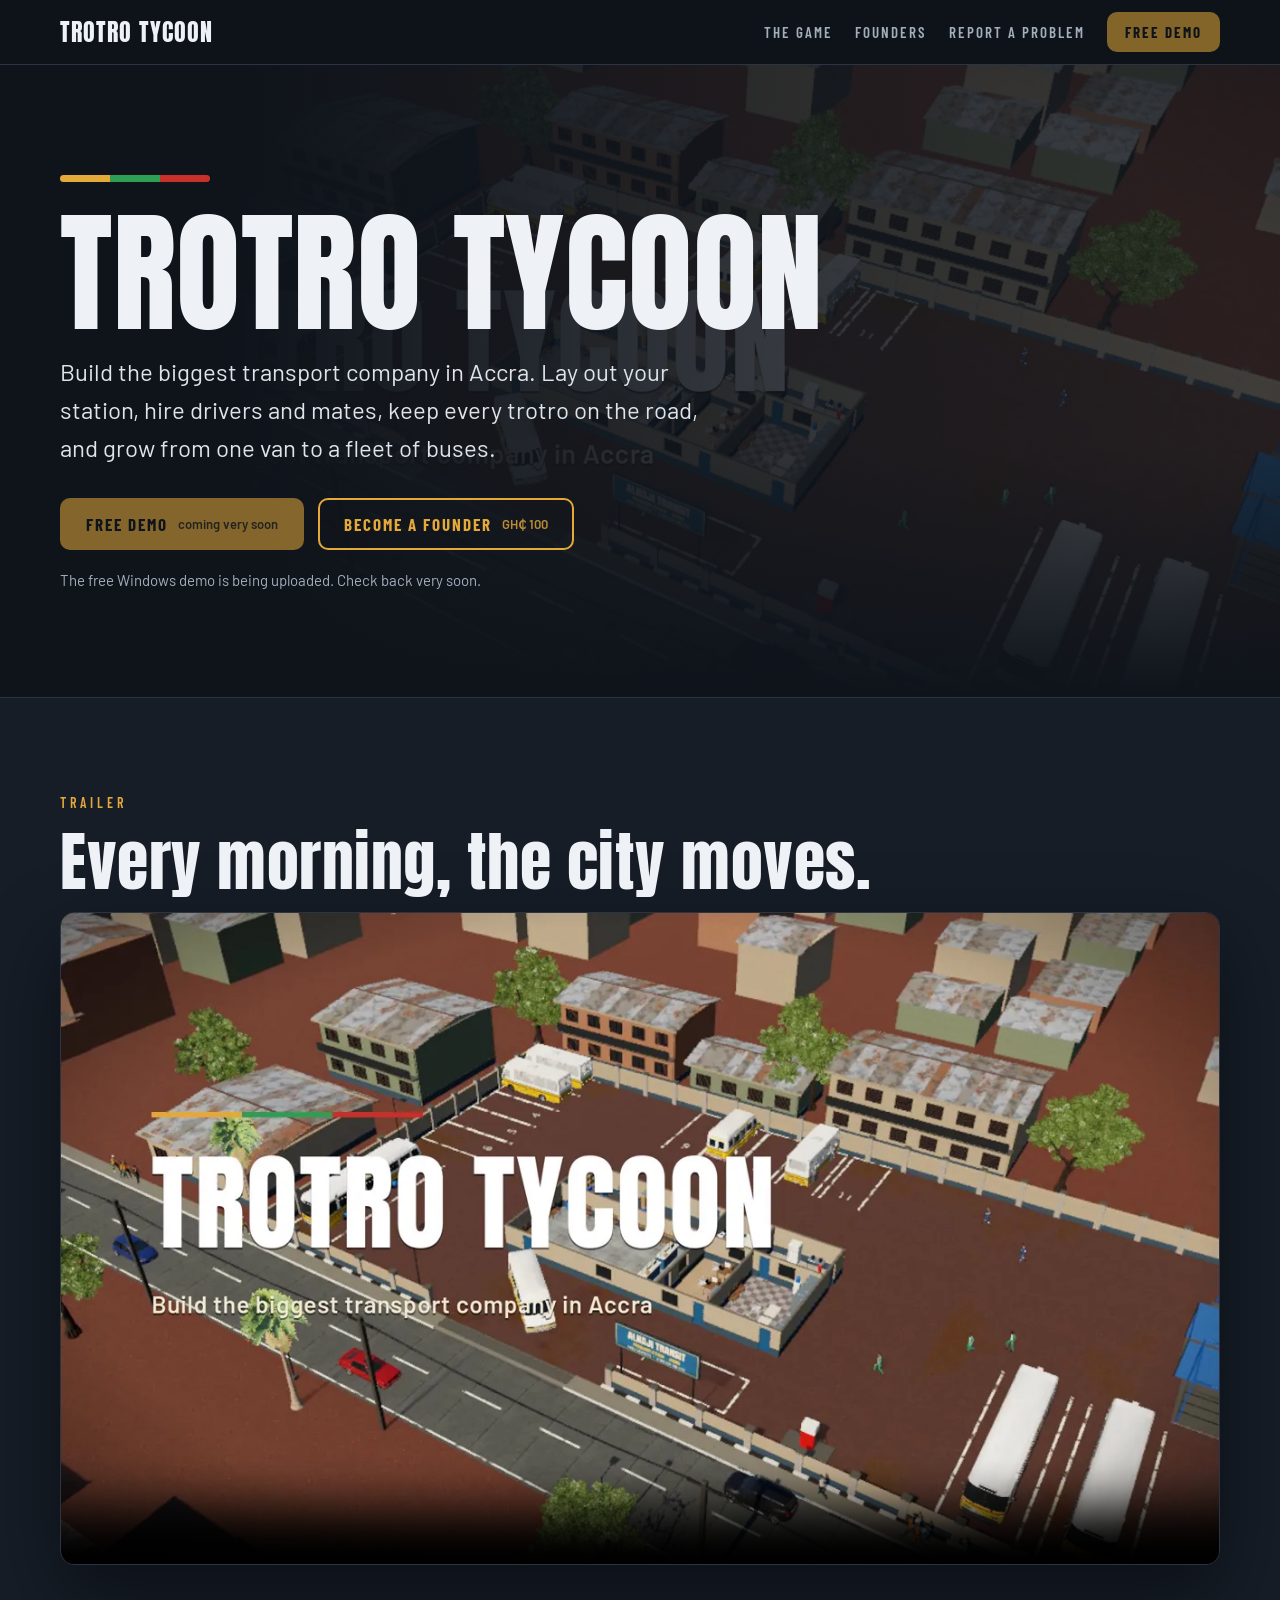
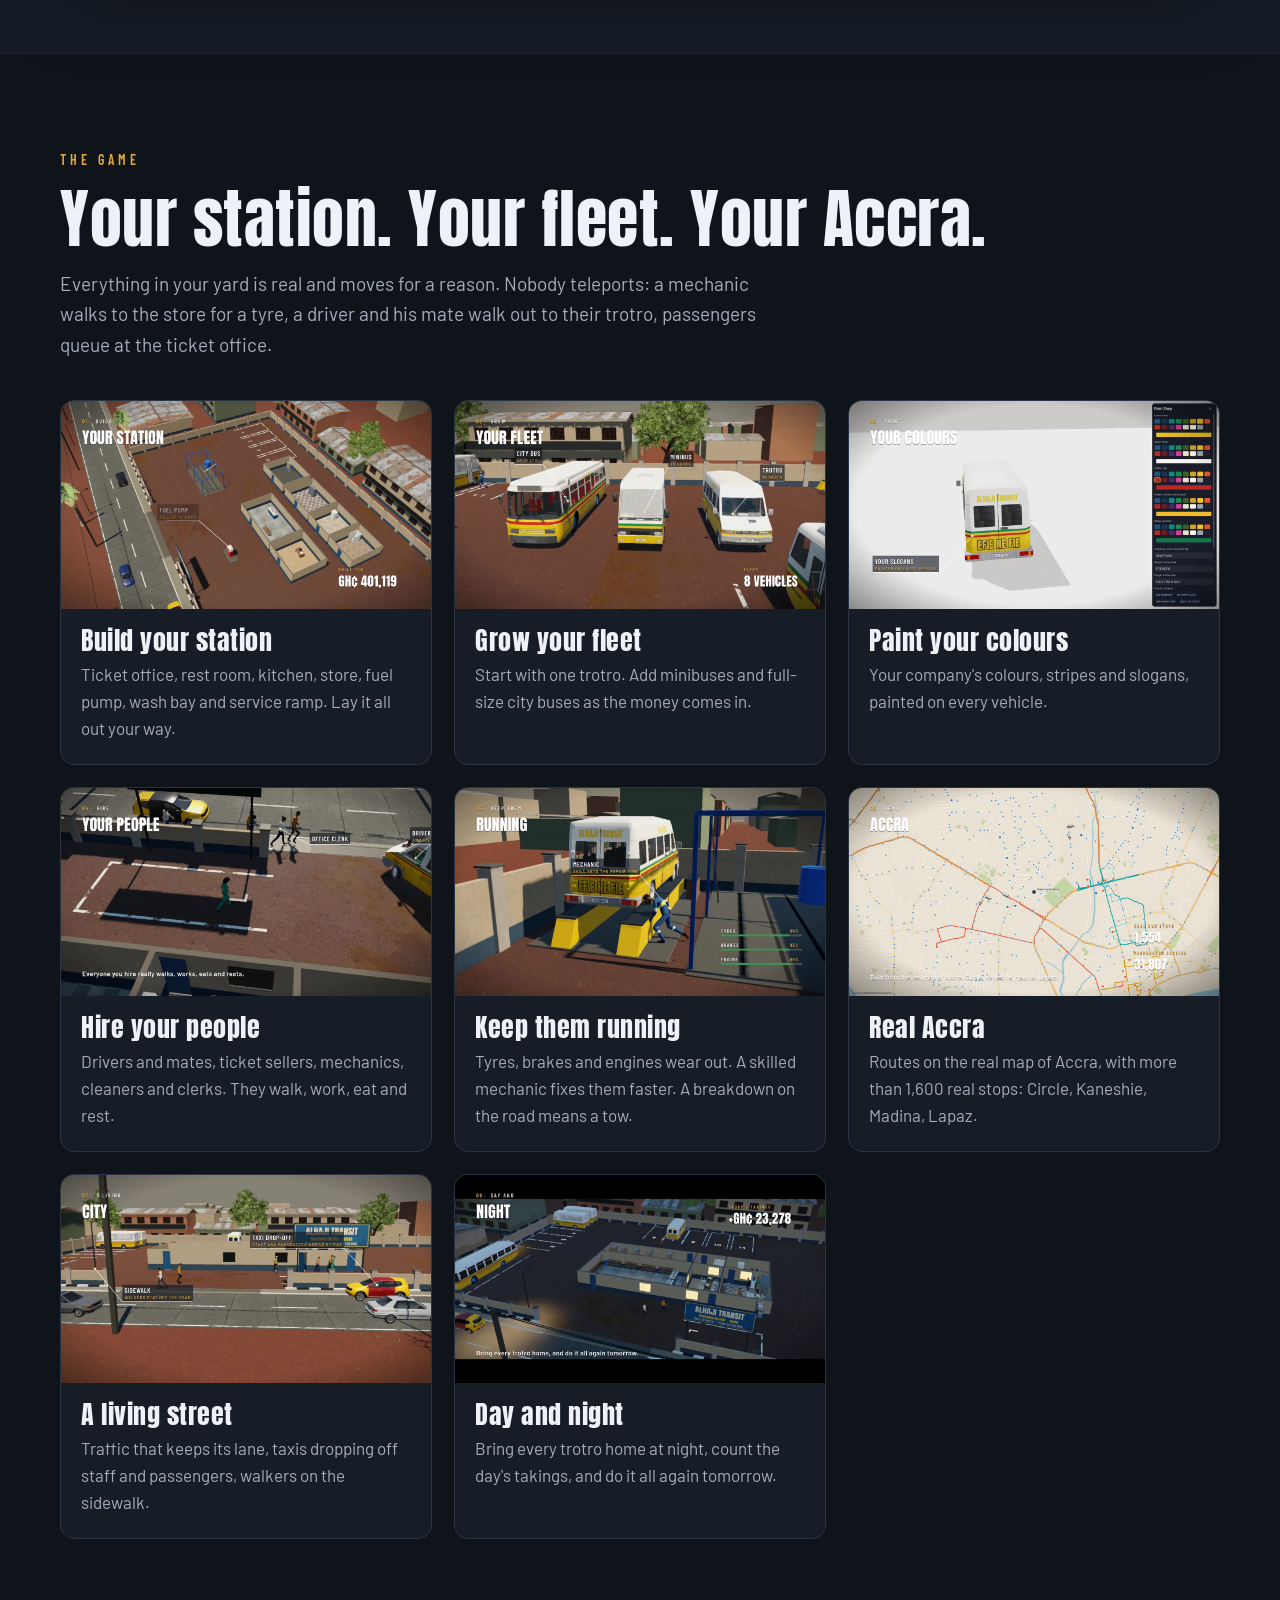
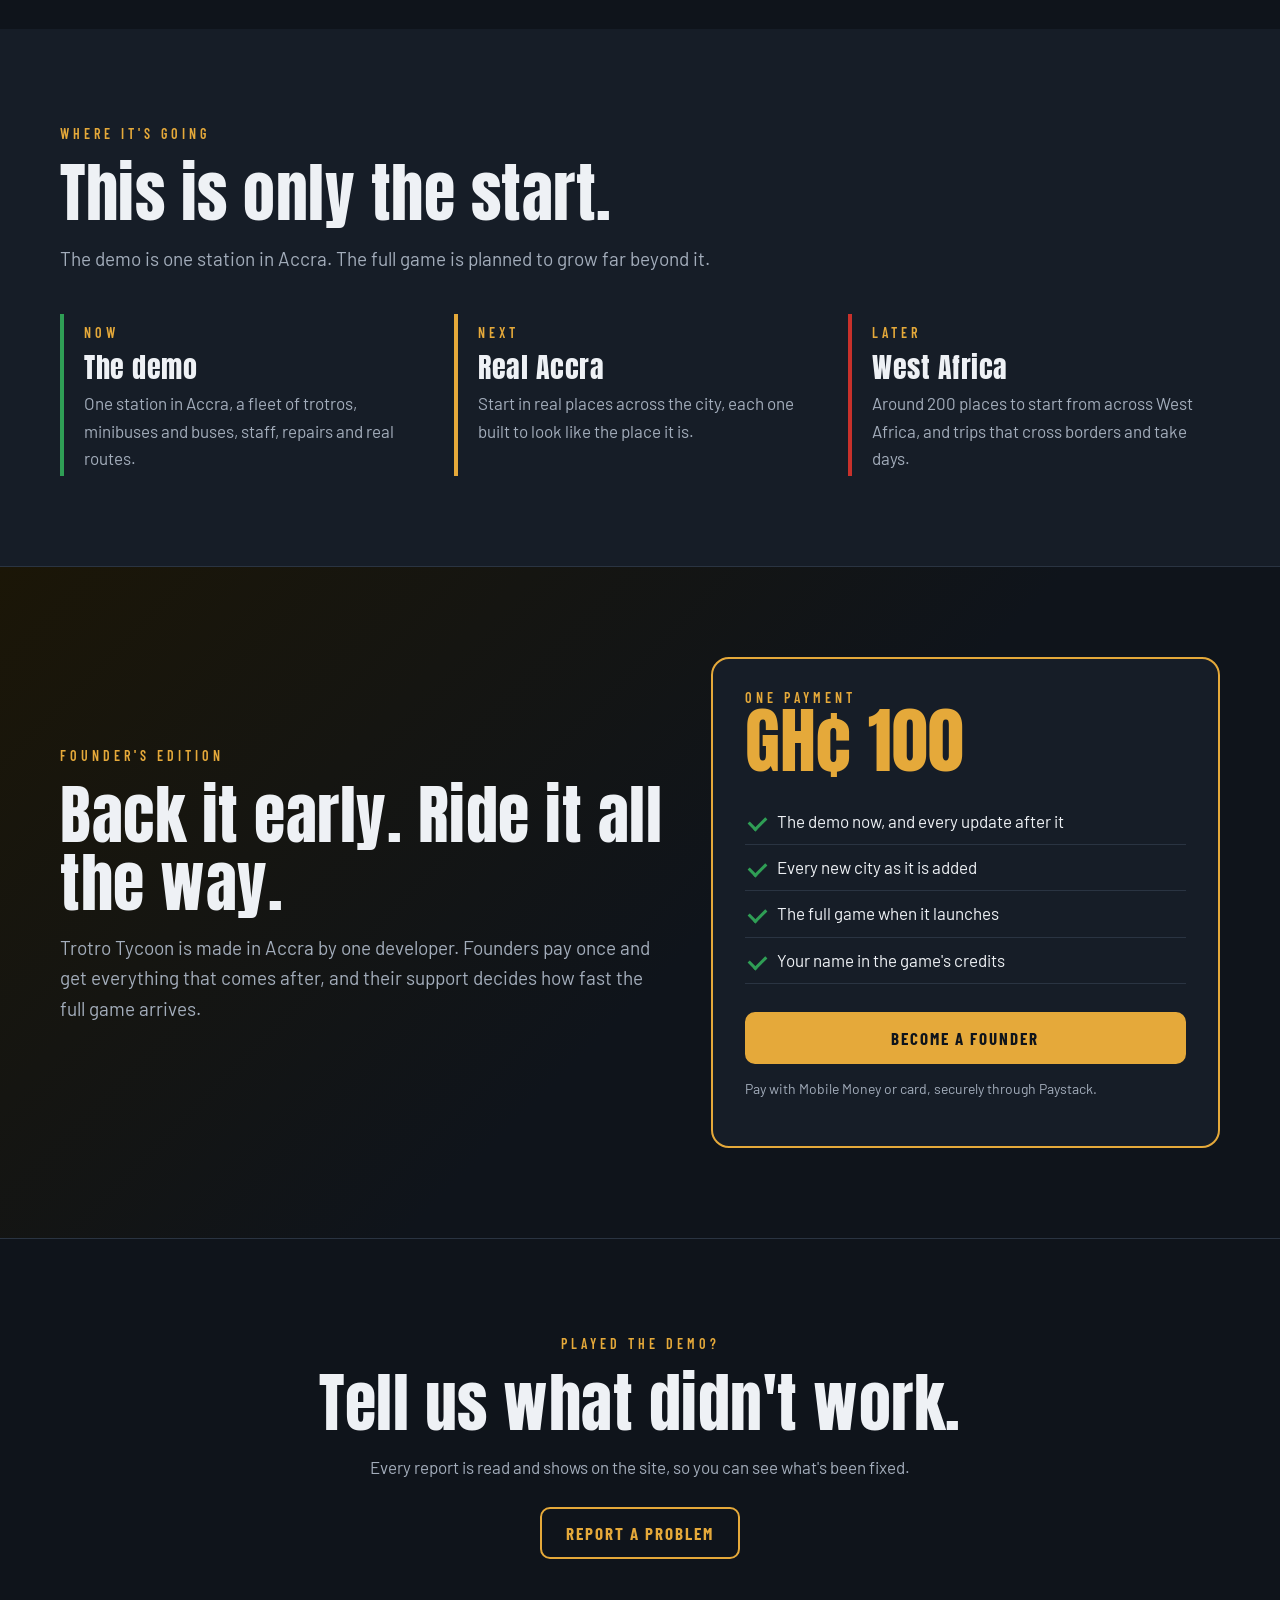
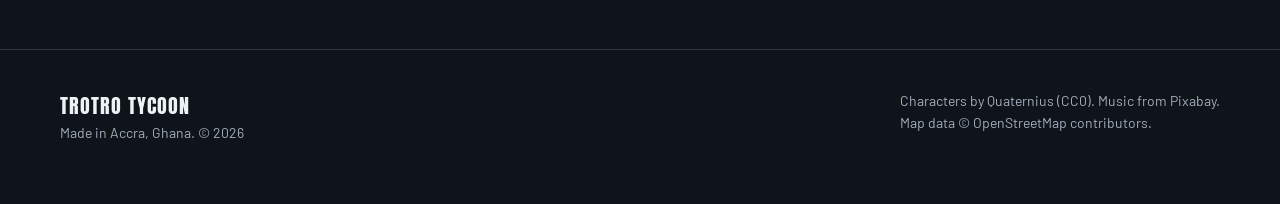
==== index.html @ c17cab31 "Trotro Tycoon website: home, reports, founders thank-you Co-Authored-By: Claude Opus 5.5 <noreply@an" ====
<!doctype html>
<html lang="en">
<head>
<meta charset="utf-8">
<meta name="viewport" content="width=device-width, initial-scale=1">
<title>Trotro Tycoon | Build the biggest transport company in Accra</title>
<meta name="description" content="A transport tycoon game set in Accra, Ghana. Build your station, hire drivers and mates, keep the fleet running and grow from one trotro to a city-wide company. Free demo for Windows.">
<meta property="og:title" content="Trotro Tycoon">
<meta property="og:description" content="Build the biggest transport company in Accra. Free demo for Windows.">
<meta property="og:image" content="https://keyzbwoy.github.io/trotro-tycoon/media/og.jpg">
<meta property="og:type" content="website">
<meta name="twitter:card" content="summary_large_image">
<link rel="icon" href="media/icon.svg" type="image/svg+xml">
<link rel="preconnect" href="https://fonts.googleapis.com">
<link rel="preconnect" href="https://fonts.gstatic.com" crossorigin>
<link href="https://fonts.googleapis.com/css2?family=Anton&family=Barlow:wght@400;600;700&family=Barlow+Condensed:wght@600;700&display=swap" rel="stylesheet">
<link rel="stylesheet" href="style.css">
<script src="config.js"></script>
</head>
<body>
<nav class="nav">
  <div class="wrap">
    <a class="brand" href="#">TROTRO TYCOON</a>
    <a class="link" href="#features">The game</a>
    <a class="link" href="#founders">Founders</a>
    <a class="link" href="reports.html">Report a problem</a>
    <a class="btn small solid" href="#download" data-demo>Free demo</a>
  </div>
</nav>

<header class="hero" id="download">
  <div class="bg"></div>
  <div class="wrap">
    <div class="stripe"><i></i><i></i><i></i></div>
    <h1>TROTRO TYCOON</h1>
    <p class="lead">Build the biggest transport company in Accra. Lay out your station, hire drivers and mates, keep every trotro on the road, and grow from one van to a fleet of buses.</p>
    <div class="ctas">
      <a class="btn solid" href="#" data-demo>Download the free demo <small>Windows</small></a>
      <a class="btn ghost" href="#founders">Become a Founder <small data-price>GH₵ 100</small></a>
    </div>
    <p class="note" data-demo-note>Free demo for Windows 10 and 11. Runs on everyday laptops.</p>
  </div>
</header>

<section class="trailer">
  <div class="wrap">
    <span class="tag">Trailer</span>
    <h2>Every morning, the city moves.</h2>
    <div class="player">
      <video controls preload="none" poster="media/title.webp" playsinline>
        <source src="media/trailer-720.mp4" type="video/mp4">
      </video>
    </div>
  </div>
</section>

<section id="features">
  <div class="wrap">
    <span class="tag">The game</span>
    <h2>Your station. Your fleet. Your Accra.</h2>
    <p class="intro">Everything in your yard is real and moves for a reason. Nobody teleports: a mechanic walks to the store for a tyre, a driver and his mate walk out to their trotro, passengers queue at the ticket office.</p>
    <div class="grid">
      <article class="card"><img src="media/build.webp" alt="Building a ticket office, rest room and fuel pump in the yard" loading="lazy"><div><h3>Build your station</h3><p>Ticket office, rest room, kitchen, store, fuel pump, wash bay and service ramp. Lay it all out your way.</p></div></article>
      <article class="card"><img src="media/fleet.webp" alt="A city bus, a minibus and a trotro lined up in the yard" loading="lazy"><div><h3>Grow your fleet</h3><p>Start with one trotro. Add minibuses and full-size city buses as the money comes in.</p></div></article>
      <article class="card"><img src="media/paint.webp" alt="The paint shop with a trotro in yellow and white" loading="lazy"><div><h3>Paint your colours</h3><p>Your company's colours, stripes and slogans, painted on every vehicle.</p></div></article>
      <article class="card"><img src="media/people.webp" alt="Staff and passengers walking around the station" loading="lazy"><div><h3>Hire your people</h3><p>Drivers and mates, ticket sellers, mechanics, cleaners and clerks. They walk, work, eat and rest.</p></div></article>
      <article class="card"><img src="media/mechanic.webp" alt="A mechanic fixing a trotro on the service ramp" loading="lazy"><div><h3>Keep them running</h3><p>Tyres, brakes and engines wear out. A skilled mechanic fixes them faster. A breakdown on the road means a tow.</p></div></article>
      <article class="card"><img src="media/map.webp" alt="The real map of Accra with routes and bus stops" loading="lazy"><div><h3>Real Accra</h3><p>Routes on the real map of Accra, with more than 1,600 real stops: Circle, Kaneshie, Madina, Lapaz.</p></div></article>
      <article class="card"><img src="media/street.webp" alt="Taxis and walkers on the street outside the station" loading="lazy"><div><h3>A living street</h3><p>Traffic that keeps its lane, taxis dropping off staff and passengers, walkers on the sidewalk.</p></div></article>
      <article class="card"><img src="media/night.webp" alt="The station at night with lights on" loading="lazy"><div><h3>Day and night</h3><p>Bring every trotro home at night, count the day's takings, and do it all again tomorrow.</p></div></article>
    </div>
  </div>
</section>

<section style="background: var(--ink-2)">
  <div class="wrap">
    <span class="tag">Where it's going</span>
    <h2>This is only the start.</h2>
    <p class="intro">The demo is one station in Accra. The full game is planned to grow far beyond it.</p>
    <div class="road">
      <div class="step now"><span class="tag">Now</span><h3>The demo</h3><p>One station in Accra, a fleet of trotros, minibuses and buses, staff, repairs and real routes.</p></div>
      <div class="step next"><span class="tag">Next</span><h3>Real Accra</h3><p>Start in real places across the city, each one built to look like the place it is.</p></div>
      <div class="step later"><span class="tag">Later</span><h3>West Africa</h3><p>Around 200 places to start from across West Africa, and trips that cross borders and take days.</p></div>
    </div>
  </div>
</section>

<section class="founders" id="founders">
  <div class="wrap offer">
    <div>
      <span class="tag">Founder's Edition</span>
      <h2>Back it early. Ride it all the way.</h2>
      <p class="intro">Trotro Tycoon is made in Accra by one developer. Founders pay once and get everything that comes after, and their support decides how fast the full game arrives.</p>
    </div>
    <div class="ticket">
      <div class="tag">One payment</div>
      <div class="price" data-price>GH₵ 100</div>
      <ul>
        <li>The demo now, and every update after it</li>
        <li>Every new city as it is added</li>
        <li>The full game when it launches</li>
        <li>Your name in the game's credits</li>
      </ul>
      <a class="btn solid" href="#" data-founder style="width:100%;justify-content:center">Become a Founder</a>
      <p class="pay">Pay with Mobile Money or card, securely through Paystack.</p>
    </div>
  </div>
</section>

<section class="cta-band">
  <div class="wrap">
    <span class="tag">Played the demo?</span>
    <h2>Tell us what didn't work.</h2>
    <p>Every report is read and shows on the site, so you can see what's been fixed.</p>
    <a class="btn ghost" href="reports.html">Report a problem</a>
  </div>
</section>

<footer>
  <div class="wrap">
    <div><b>TROTRO TYCOON</b><br>Made in Accra, Ghana. © 2026</div>
    <div>Characters by Quaternius (CC0). Music from Pixabay.<br>Map data © OpenStreetMap contributors.</div>
  </div>
</footer>

<script src="site.js"></script>
</body>
</html>
---- style.css ----
:root {
  --ink: #0f141b;
  --ink-2: #161d27;
  --ink-3: #1f2834;
  --line: #2a3442;
  --text: #eef1f5;
  --muted: #a3adbb;
  --yellow: #e5a93a;
  --green: #2f9e55;
  --red: #c8312b;
  --radius: 14px;
}
* { box-sizing: border-box; }
html { scroll-behavior: smooth; }
body {
  margin: 0;
  background: var(--ink);
  color: var(--text);
  font: 17px/1.6 "Barlow", system-ui, sans-serif;
  -webkit-font-smoothing: antialiased;
}
img, video { max-width: 100%; display: block; }
a { color: var(--yellow); }
h1, h2, h3 { font-family: "Anton", Impact, sans-serif; font-weight: 400; letter-spacing: .5px; line-height: 1.05; margin: 0; }
.wrap { width: min(1160px, 100% - 32px); margin: 0 auto; }
.stripe { display: flex; width: 150px; height: 7px; border-radius: 4px; overflow: hidden; }
.stripe i { flex: 1; }
.stripe i:nth-child(1) { background: var(--yellow); }
.stripe i:nth-child(2) { background: var(--green); }
.stripe i:nth-child(3) { background: var(--red); }
.tag { font: 600 14px/1 "Barlow Condensed", sans-serif; letter-spacing: 4px; text-transform: uppercase; color: var(--yellow); }

/* Top bar */
.nav { position: sticky; top: 0; z-index: 20; background: rgba(15, 20, 27, .86); backdrop-filter: blur(10px); border-bottom: 1px solid var(--line); }
.nav .wrap { display: flex; align-items: center; gap: 22px; height: 64px; }
.brand { font-family: "Anton", sans-serif; font-size: 24px; color: var(--text); text-decoration: none; letter-spacing: 1px; margin-right: auto; }
.nav a.link { color: var(--muted); text-decoration: none; font: 600 15px "Barlow Condensed", sans-serif; letter-spacing: 2px; text-transform: uppercase; }
.nav a.link:hover { color: var(--text); }
@media (max-width: 720px) { .nav a.link { display: none; } }

/* Buttons */
.btn { display: inline-flex; align-items: center; gap: 10px; padding: 14px 24px; border-radius: 10px; font: 700 17px "Barlow Condensed", sans-serif; letter-spacing: 2px; text-transform: uppercase; text-decoration: none; border: 2px solid var(--yellow); cursor: pointer; transition: transform .15s, background .15s; }
.btn:hover { transform: translateY(-2px); }
.btn.solid { background: var(--yellow); color: var(--ink); }
.btn.ghost { background: transparent; color: var(--yellow); }
.btn.small { padding: 9px 16px; font-size: 15px; }
.btn[aria-disabled="true"] { opacity: .55; cursor: default; transform: none; }
.btn small { font: 600 13px "Barlow", sans-serif; letter-spacing: 0; text-transform: none; opacity: .8; }

/* Hero */
.hero { position: relative; overflow: hidden; border-bottom: 1px solid var(--line); }
.hero .bg { position: absolute; inset: 0; background: url(media/title.webp) center/cover; opacity: .35; filter: saturate(1.1); }
.hero .bg::after { content: ""; position: absolute; inset: 0; background: linear-gradient(90deg, var(--ink) 18%, rgba(15,20,27,.55) 60%, rgba(15,20,27,.2)), linear-gradient(0deg, var(--ink), transparent 40%); }
.hero .wrap { position: relative; padding: 110px 0 90px; }
.hero h1 { font-size: clamp(56px, 11vw, 132px); margin: 22px 0 10px; }
.hero .lead { font-size: clamp(19px, 2.4vw, 24px); max-width: 640px; color: #dfe4ea; margin: 0 0 30px; }
.hero .ctas { display: flex; flex-wrap: wrap; gap: 14px; }
.hero .note { margin-top: 18px; color: var(--muted); font-size: 15px; }

/* Sections */
section { padding: 90px 0; }
section h2 { font-size: clamp(38px, 6vw, 64px); margin: 14px 0 16px; }
.intro { max-width: 700px; color: var(--muted); font-size: 19px; margin: 0 0 40px; }

.trailer { background: var(--ink-2); }
.player { border-radius: var(--radius); overflow: hidden; border: 1px solid var(--line); box-shadow: 0 30px 80px rgba(0,0,0,.45); background: #000; aspect-ratio: 16 / 9; }
.player video { width: 100%; height: 100%; object-fit: cover; }

.grid { display: grid; grid-template-columns: repeat(auto-fill, minmax(320px, 1fr)); gap: 22px; }
.card { background: var(--ink-2); border: 1px solid var(--line); border-radius: var(--radius); overflow: hidden; }
.card img { aspect-ratio: 16 / 9; object-fit: cover; width: 100%; }
.card div { padding: 18px 20px 22px; }
.card h3 { font-size: 26px; margin-bottom: 6px; }
.card p { margin: 0; color: var(--muted); }

.road { display: grid; grid-template-columns: repeat(auto-fit, minmax(260px, 1fr)); gap: 22px; }
.step { border-left: 4px solid var(--line); padding: 4px 0 4px 20px; }
.step.now { border-color: var(--green); }
.step.next { border-color: var(--yellow); }
.step.later { border-color: var(--red); }
.step h3 { font-size: 28px; margin: 8px 0; }
.step p { margin: 0; color: var(--muted); }

.founders { background: linear-gradient(135deg, #1b1607, var(--ink) 55%); border-top: 1px solid var(--line); border-bottom: 1px solid var(--line); }
.offer { display: grid; grid-template-columns: 1.2fr 1fr; gap: 40px; align-items: center; }
@media (max-width: 860px) { .offer { grid-template-columns: 1fr; } }
.ticket { background: var(--ink-2); border: 2px solid var(--yellow); border-radius: 18px; padding: 32px; }
.ticket .price { font-family: "Anton", sans-serif; font-size: 72px; line-height: 1; color: var(--yellow); }
.ticket ul { list-style: none; padding: 0; margin: 22px 0 28px; }
.ticket li { padding: 9px 0 9px 32px; position: relative; border-bottom: 1px solid var(--line); }
.ticket li::before { content: ""; position: absolute; left: 4px; top: 17px; width: 14px; height: 8px; border-left: 3px solid var(--green); border-bottom: 3px solid var(--green); transform: rotate(-45deg); }
.ticket .pay { color: var(--muted); font-size: 14px; margin-top: 14px; }

.cta-band { text-align: center; }
.cta-band p { color: var(--muted); max-width: 620px; margin: 0 auto 26px; }

footer { border-top: 1px solid var(--line); padding: 40px 0 60px; color: var(--muted); font-size: 14px; }
footer .wrap { display: flex; flex-wrap: wrap; gap: 20px 40px; justify-content: space-between; }
footer b { color: var(--text); font-family: "Anton", sans-serif; font-weight: 400; font-size: 20px; letter-spacing: 1px; }

/* Reports page */
.page-head { padding: 70px 0 30px; }
.page-head h1 { font-size: clamp(46px, 8vw, 84px); margin: 16px 0 10px; }
.two { display: grid; grid-template-columns: 420px 1fr; gap: 40px; align-items: start; padding-bottom: 90px; }
@media (max-width: 900px) { .two { grid-template-columns: 1fr; } }
form.box { background: var(--ink-2); border: 1px solid var(--line); border-radius: var(--radius); padding: 26px; position: sticky; top: 84px; }
@media (max-width: 900px) { form.box { position: static; } }
label { display: block; font: 600 14px "Barlow Condensed", sans-serif; letter-spacing: 2px; text-transform: uppercase; color: var(--muted); margin: 16px 0 6px; }
input, select, textarea { width: 100%; background: var(--ink); color: var(--text); border: 1px solid var(--line); border-radius: 9px; padding: 11px 13px; font: 16px "Barlow", sans-serif; }
textarea { min-height: 140px; resize: vertical; }
input:focus, select:focus, textarea:focus { outline: 2px solid var(--yellow); border-color: transparent; }
.hp { position: absolute; left: -9999px; }
form .btn { width: 100%; justify-content: center; margin-top: 22px; }
.msg { margin-top: 14px; font-size: 15px; min-height: 22px; }
.msg.ok { color: #6fd38f; }
.msg.bad { color: #ff8a80; }
.reports h2 { font-size: 34px; margin-bottom: 18px; }
.report { background: var(--ink-2); border: 1px solid var(--line); border-radius: 12px; padding: 18px 20px; margin-bottom: 14px; }
.report .top { display: flex; flex-wrap: wrap; gap: 8px 12px; align-items: center; margin-bottom: 6px; }
.report h3 { font: 700 19px "Barlow", sans-serif; margin: 0; flex: 1 1 260px; }
.report p { margin: 6px 0 0; color: #cfd5de; white-space: pre-wrap; overflow-wrap: anywhere; }
.report .meta { color: var(--muted); font-size: 13px; margin-top: 8px; }
.report .reply { margin-top: 12px; padding: 10px 14px; border-left: 3px solid var(--green); background: rgba(47,158,85,.08); border-radius: 6px; font-size: 15px; }
.pill { font: 700 12px "Barlow Condensed", sans-serif; letter-spacing: 1.5px; text-transform: uppercase; padding: 4px 10px; border-radius: 20px; background: var(--ink-3); color: var(--muted); }
.pill.Fixed { background: rgba(47,158,85,.18); color: #6fd38f; }
.pill.Looking { background: rgba(229,169,58,.16); color: var(--yellow); }
.pill.kind { background: transparent; border: 1px solid var(--line); }
.empty { color: var(--muted); padding: 30px; border: 1px dashed var(--line); border-radius: 12px; text-align: center; }
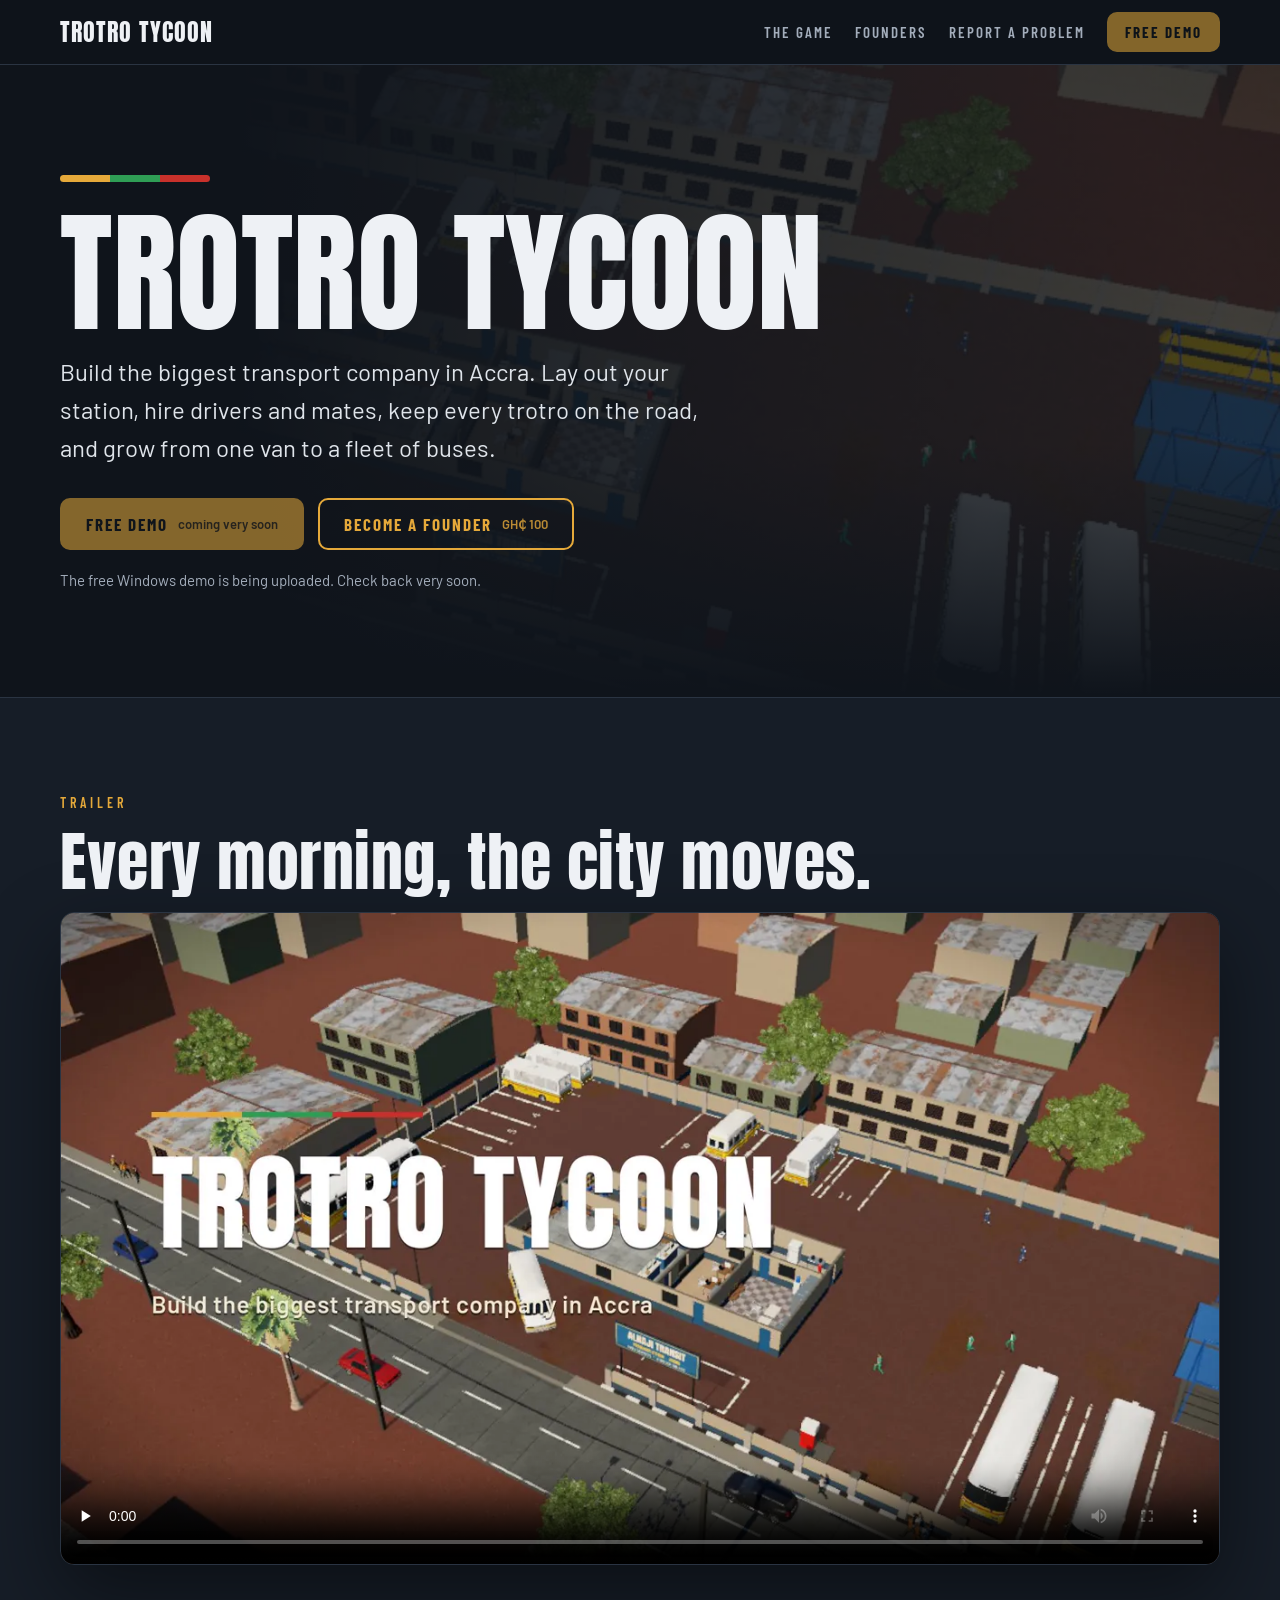
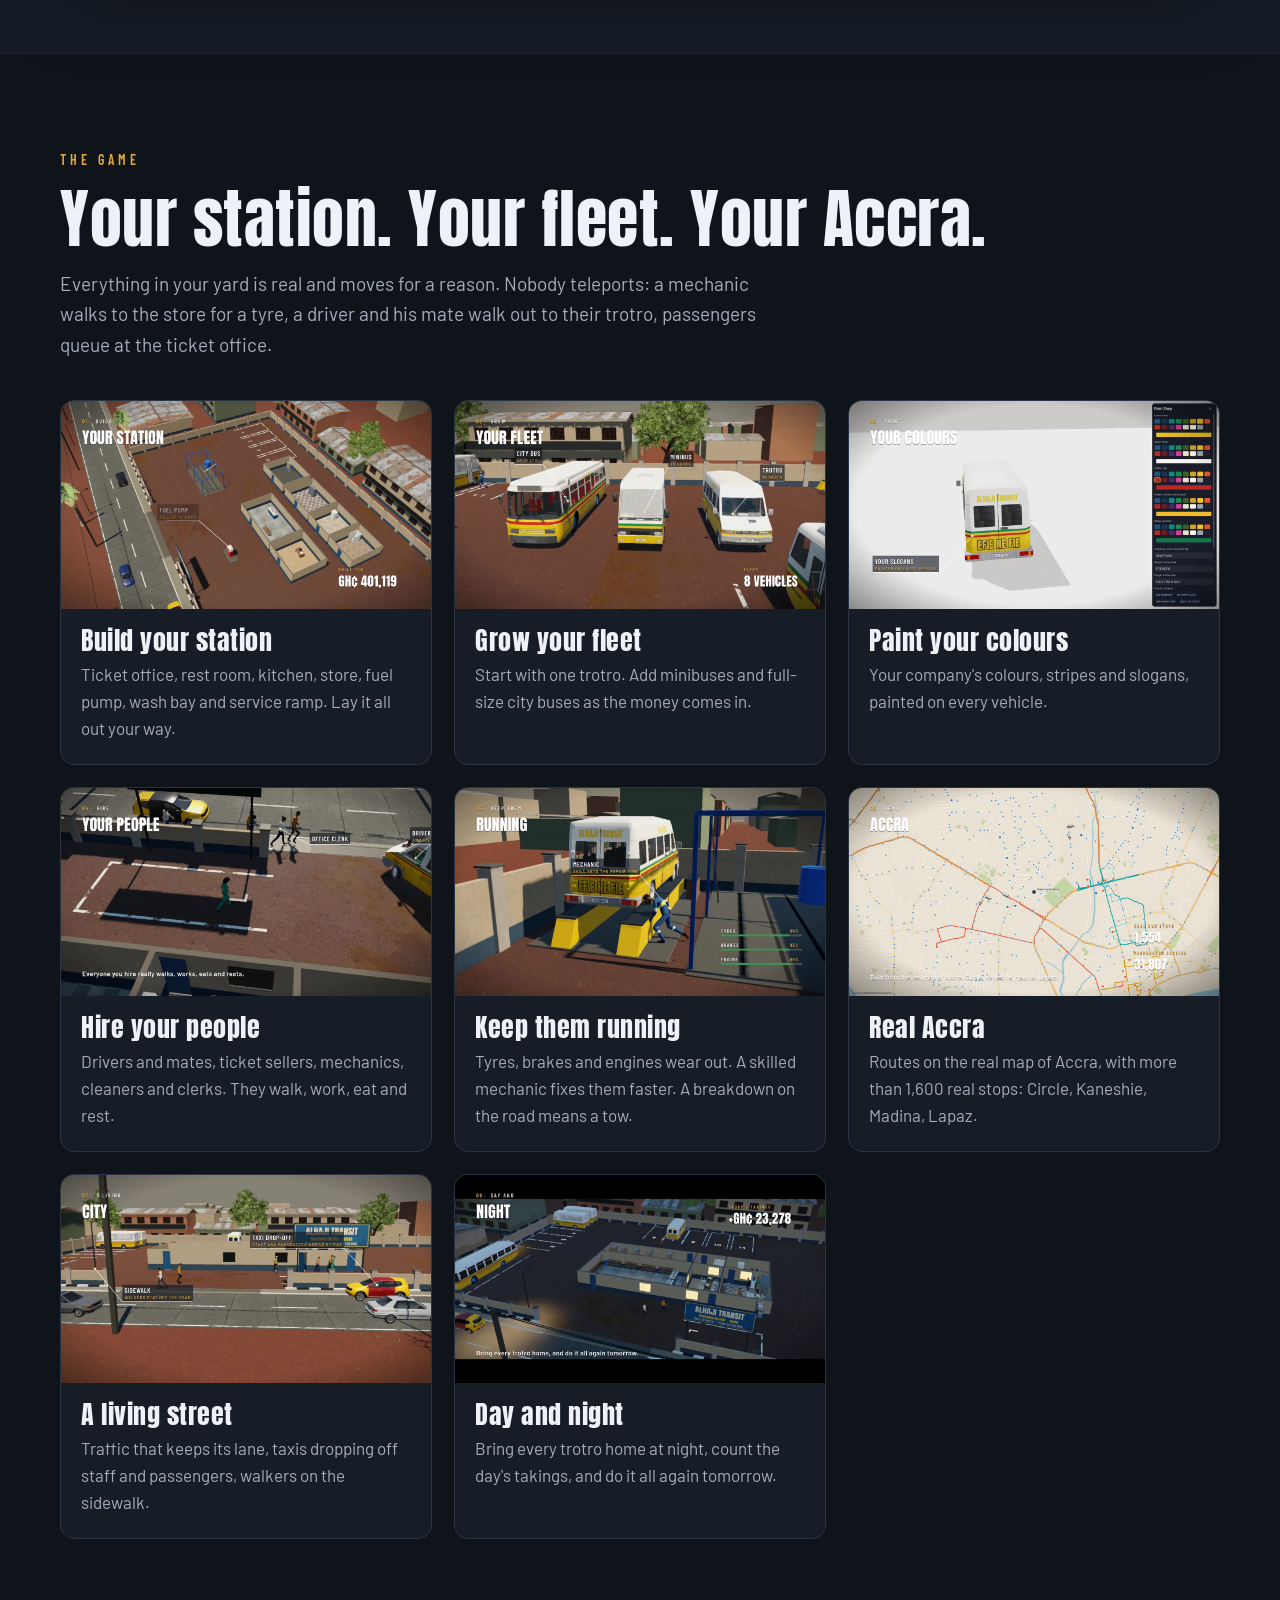
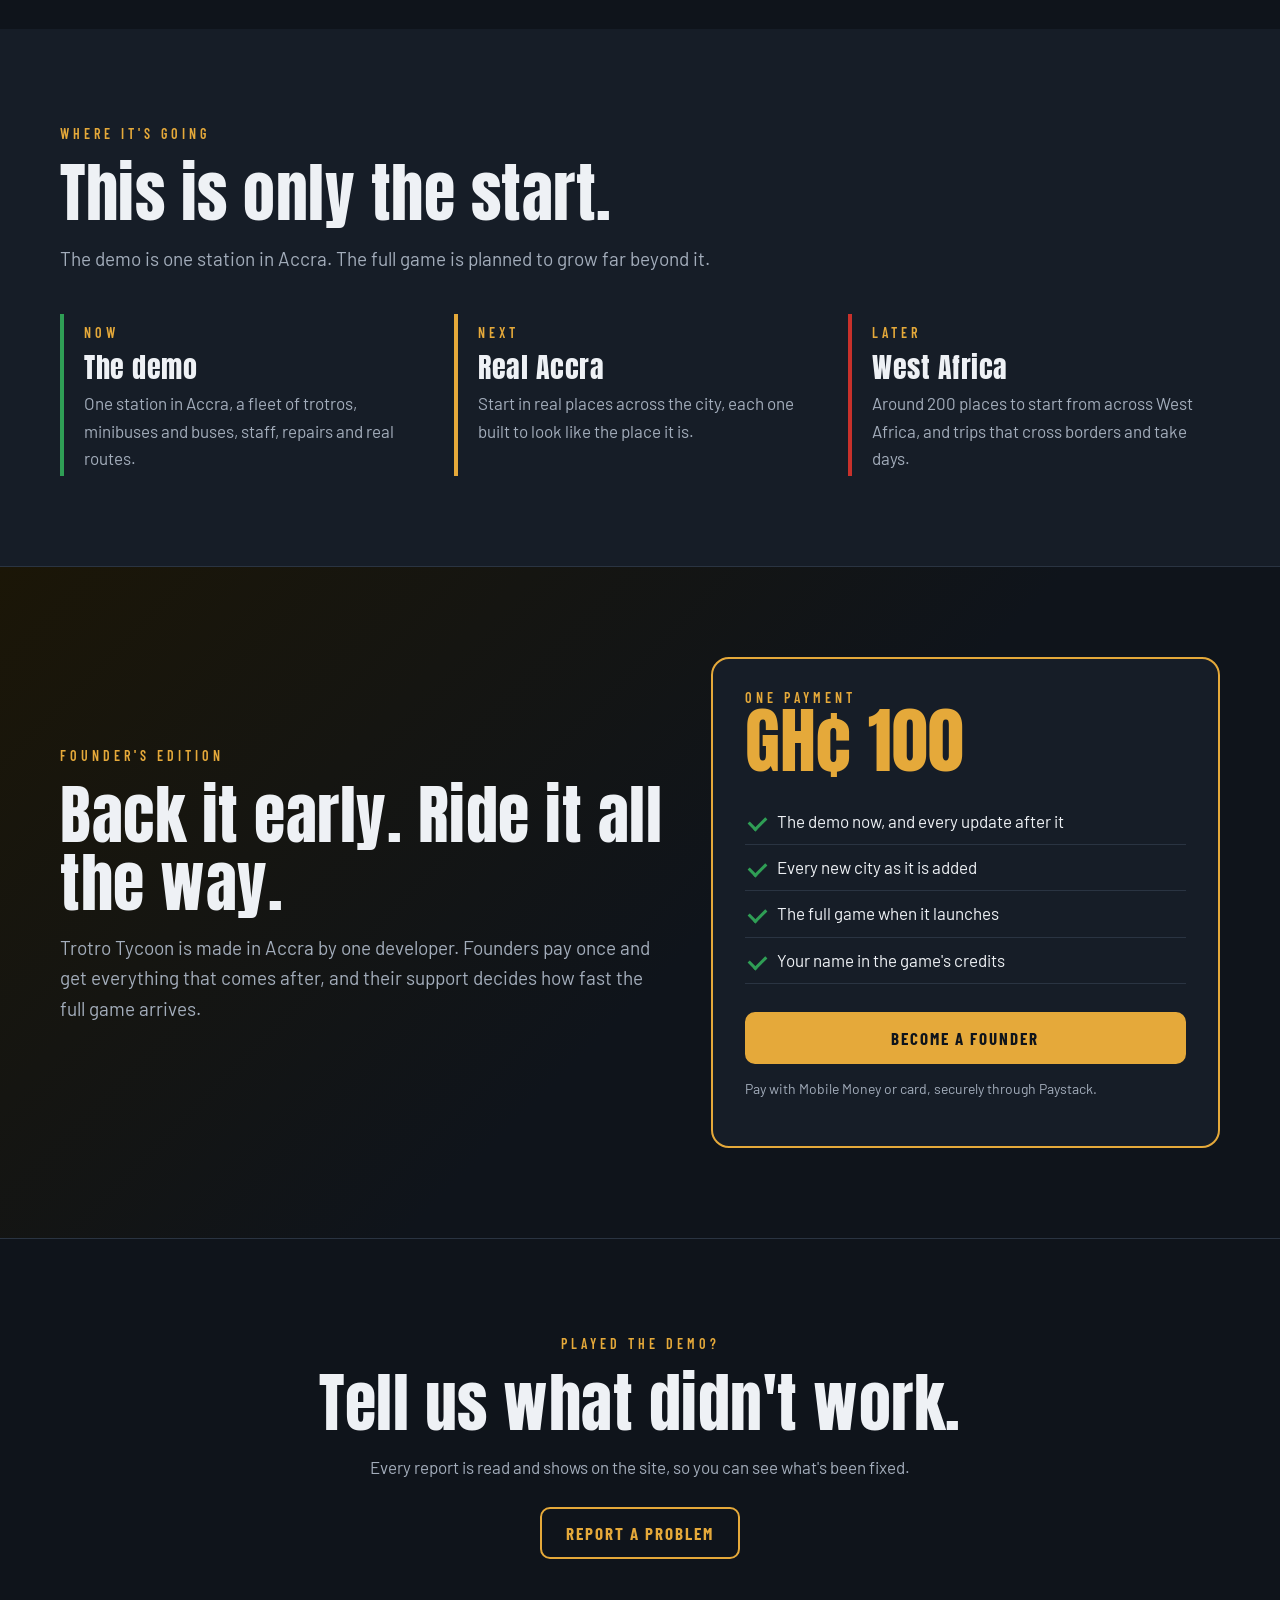
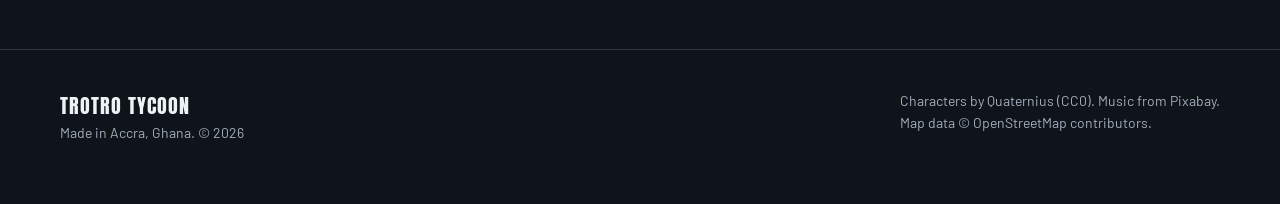
==== commit c3197d3f: "Version the site files so updates show at once Co-Authored-By: Claude Opus 5.5 <noreply@anthropic.co" ====
--- a/index.html
+++ b/index.html
@@ -14,8 +14,8 @@
 <link rel="preconnect" href="https://fonts.googleapis.com">
 <link rel="preconnect" href="https://fonts.gstatic.com" crossorigin>
 <link href="https://fonts.googleapis.com/css2?family=Anton&family=Barlow:wght@400;600;700&family=Barlow+Condensed:wght@600;700&display=swap" rel="stylesheet">
-<link rel="stylesheet" href="style.css">
-<script src="config.js"></script>
+<link rel="stylesheet" href="style.css?v=3">
+<script src="config.js?v=3"></script>
 </head>
 <body>
 <nav class="nav">
@@ -123,6 +123,6 @@
   </div>
 </footer>
 
-<script src="site.js"></script>
+<script src="site.js?v=3"></script>
 </body>
 </html>
--- a/style.css
+++ b/style.css
@@ -49,7 +49,7 @@
 
 /* Hero */
 .hero { position: relative; overflow: hidden; border-bottom: 1px solid var(--line); }
-.hero .bg { position: absolute; inset: 0; background: url(media/title.webp) center/cover; opacity: .35; filter: saturate(1.1); }
+.hero .bg { position: absolute; inset: 0; background: url(media/hero.webp) center/cover; opacity: .35; filter: saturate(1.1); }
 .hero .bg::after { content: ""; position: absolute; inset: 0; background: linear-gradient(90deg, var(--ink) 18%, rgba(15,20,27,.55) 60%, rgba(15,20,27,.2)), linear-gradient(0deg, var(--ink), transparent 40%); }
 .hero .wrap { position: relative; padding: 110px 0 90px; }
 .hero h1 { font-size: clamp(56px, 11vw, 132px); margin: 22px 0 10px; }
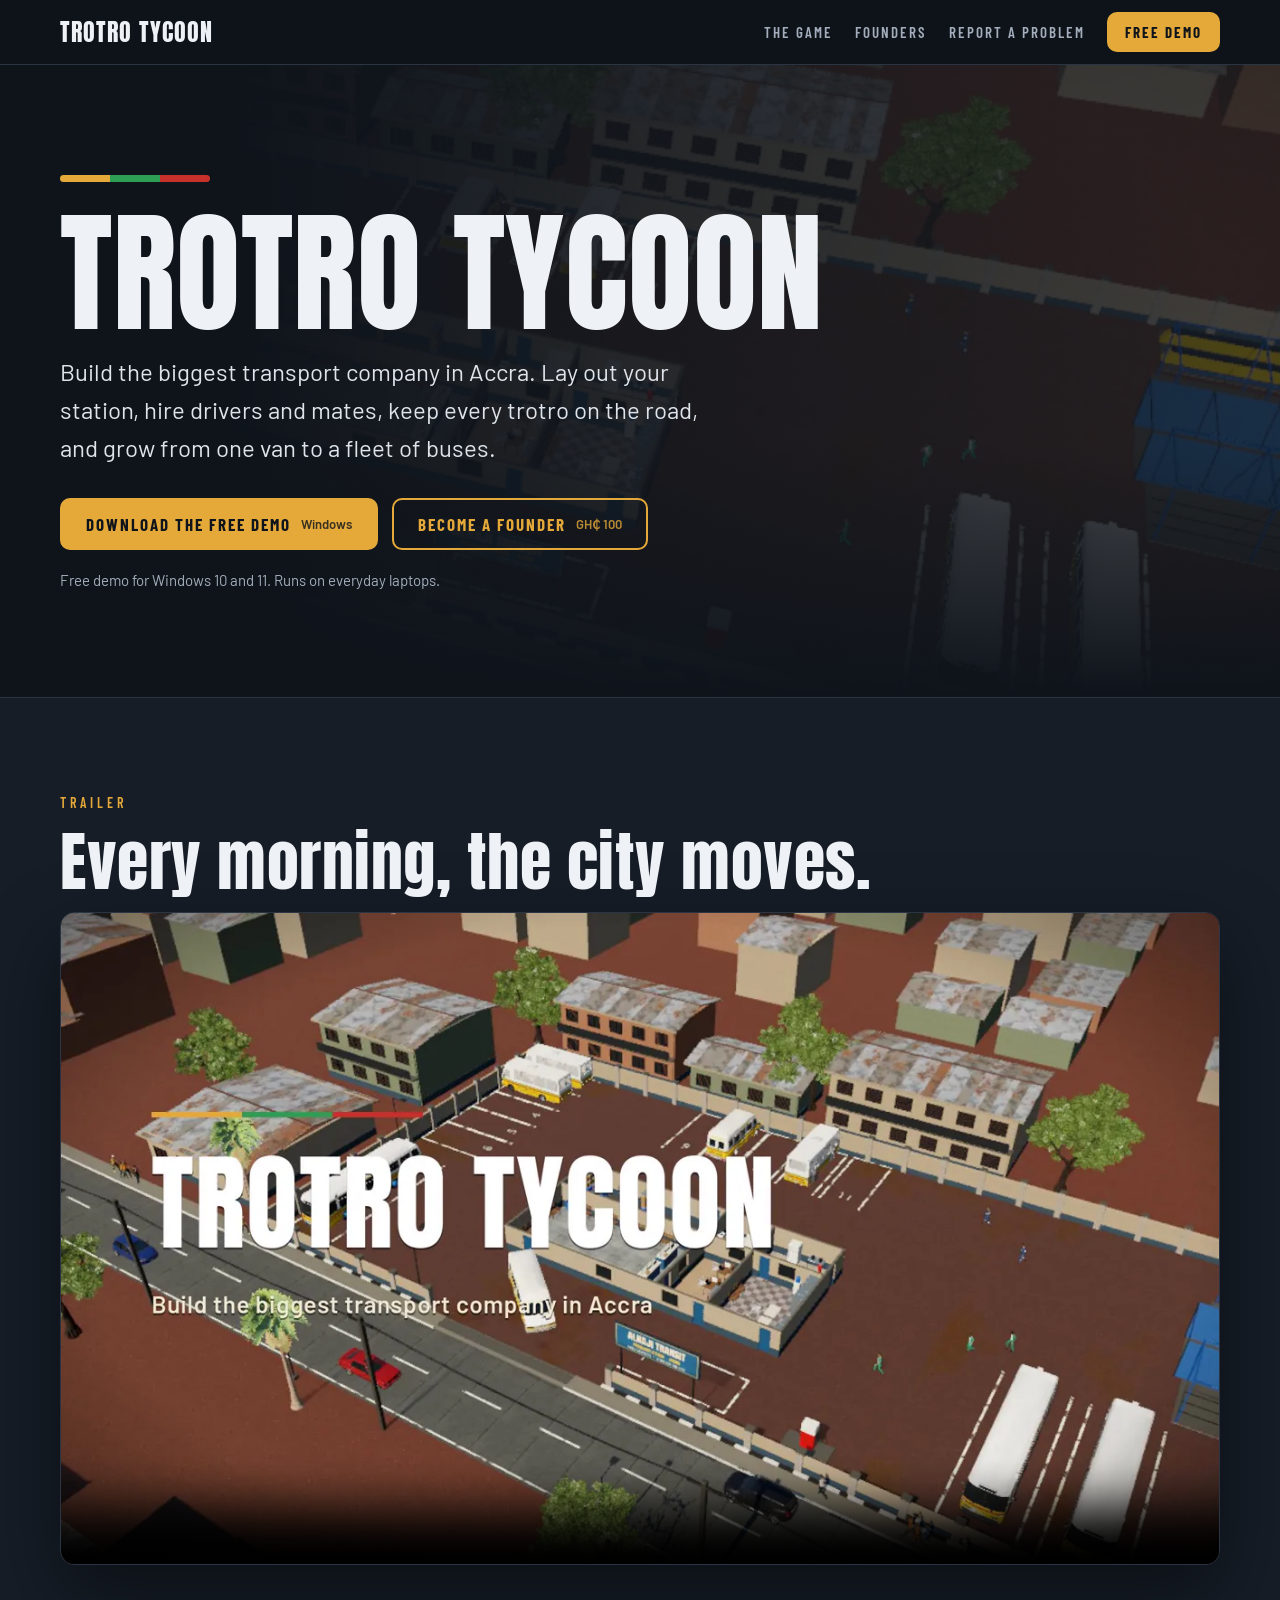
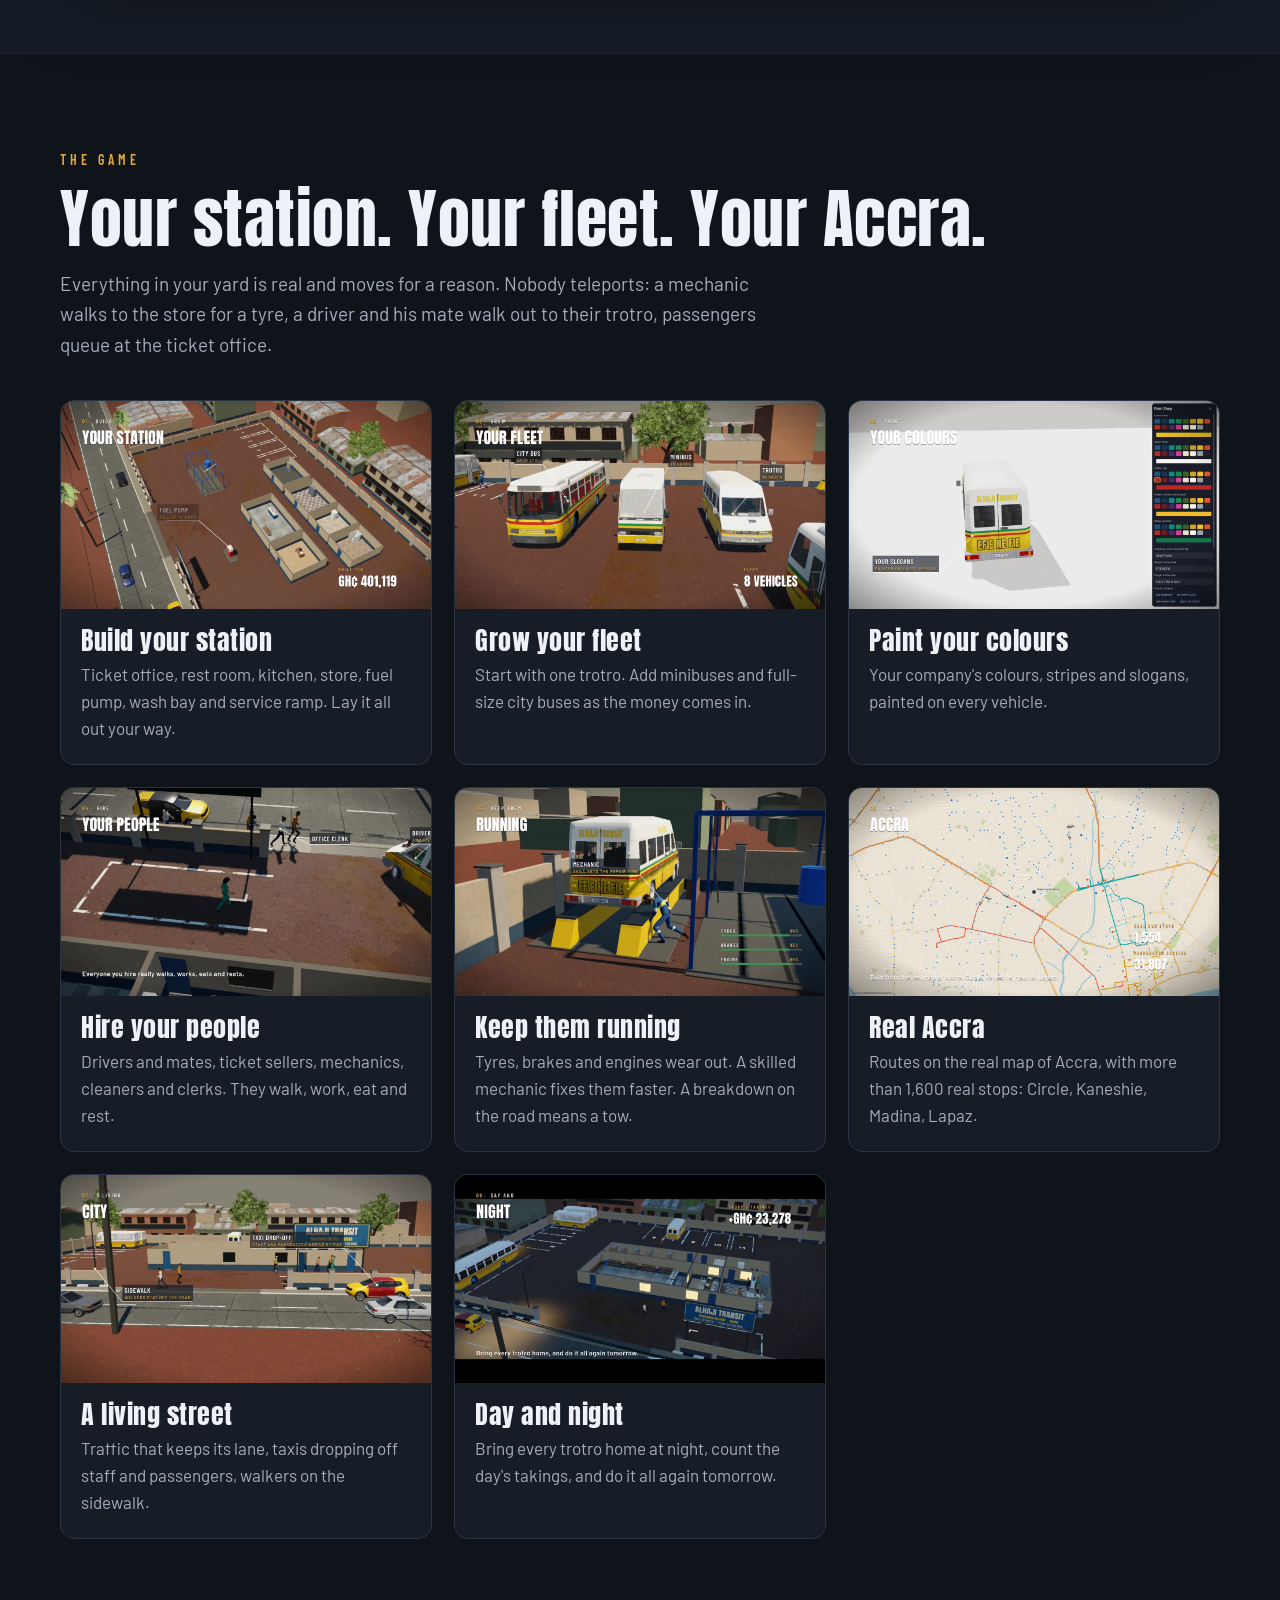
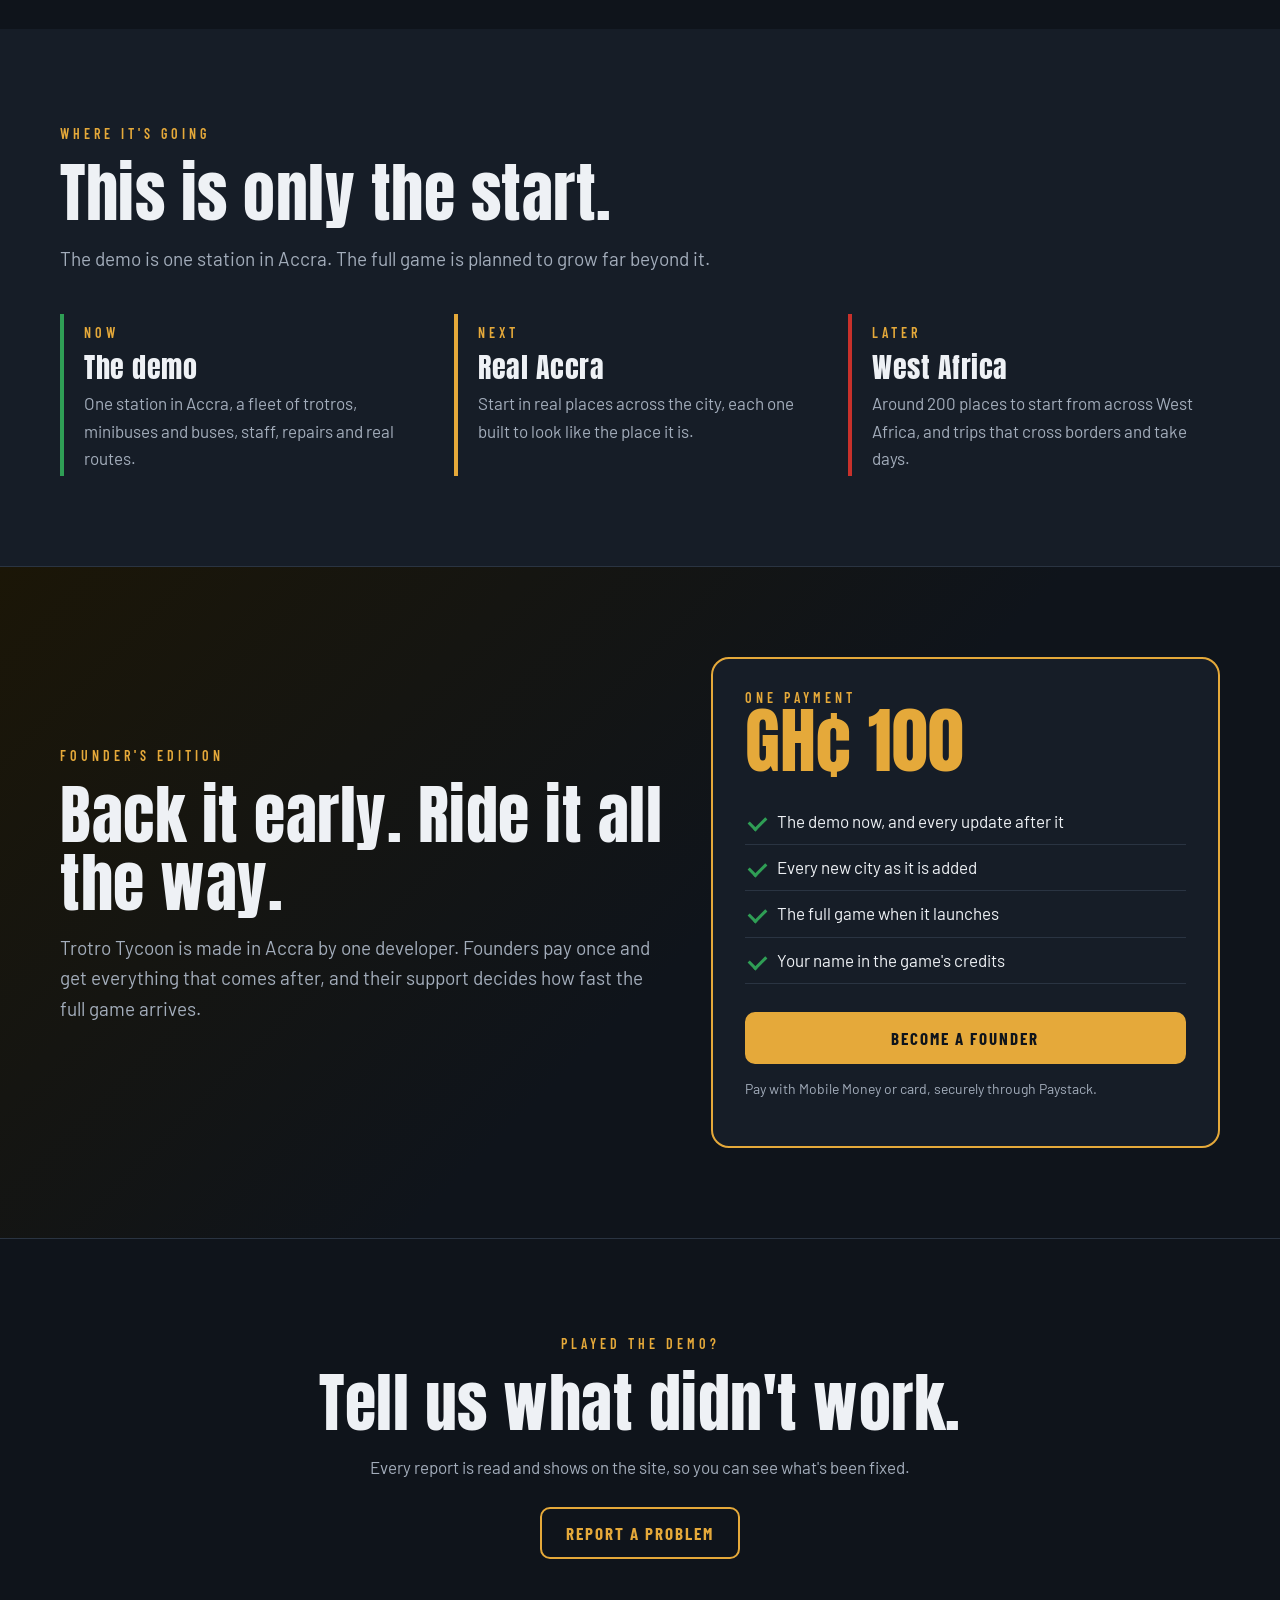
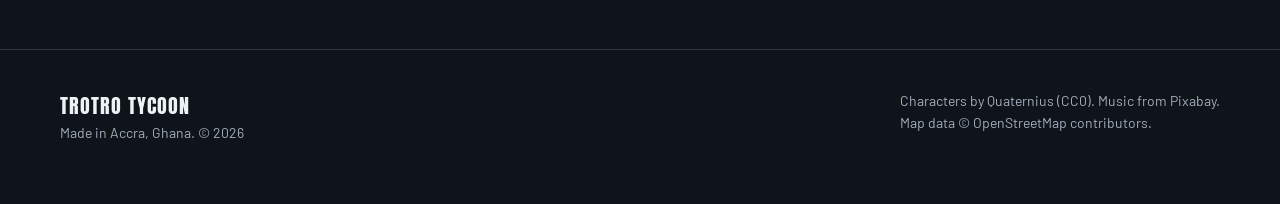
==== commit a4ccb689: "Link the free Windows demo download Co-Authored-By: Claude Opus 5.5 <noreply@anthropic.com>" ====
--- a/index.html
+++ b/index.html
@@ -14,8 +14,8 @@
 <link rel="preconnect" href="https://fonts.googleapis.com">
 <link rel="preconnect" href="https://fonts.gstatic.com" crossorigin>
 <link href="https://fonts.googleapis.com/css2?family=Anton&family=Barlow:wght@400;600;700&family=Barlow+Condensed:wght@600;700&display=swap" rel="stylesheet">
-<link rel="stylesheet" href="style.css?v=3">
-<script src="config.js?v=3"></script>
+<link rel="stylesheet" href="style.css?v=4">
+<script src="config.js?v=4"></script>
 </head>
 <body>
 <nav class="nav">
@@ -123,6 +123,6 @@
   </div>
 </footer>
 
-<script src="site.js?v=3"></script>
+<script src="site.js?v=4"></script>
 </body>
 </html>
